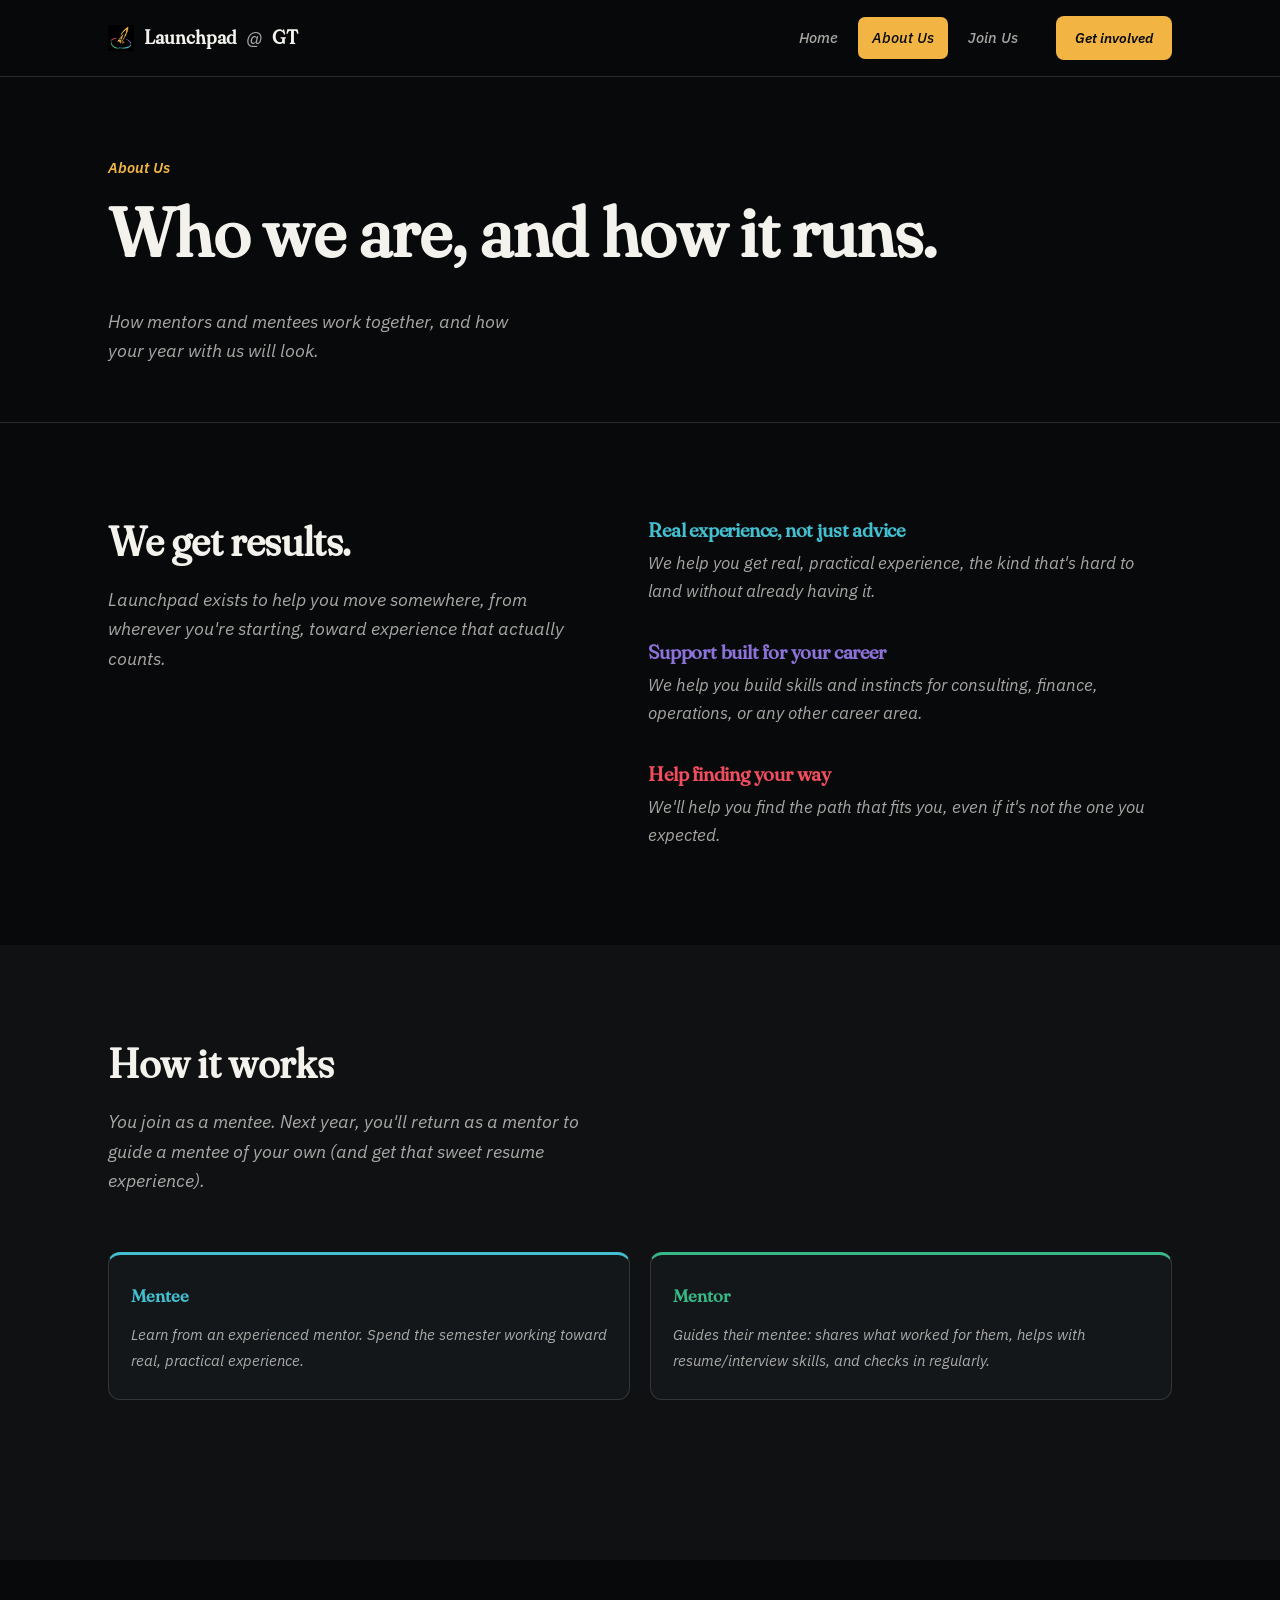
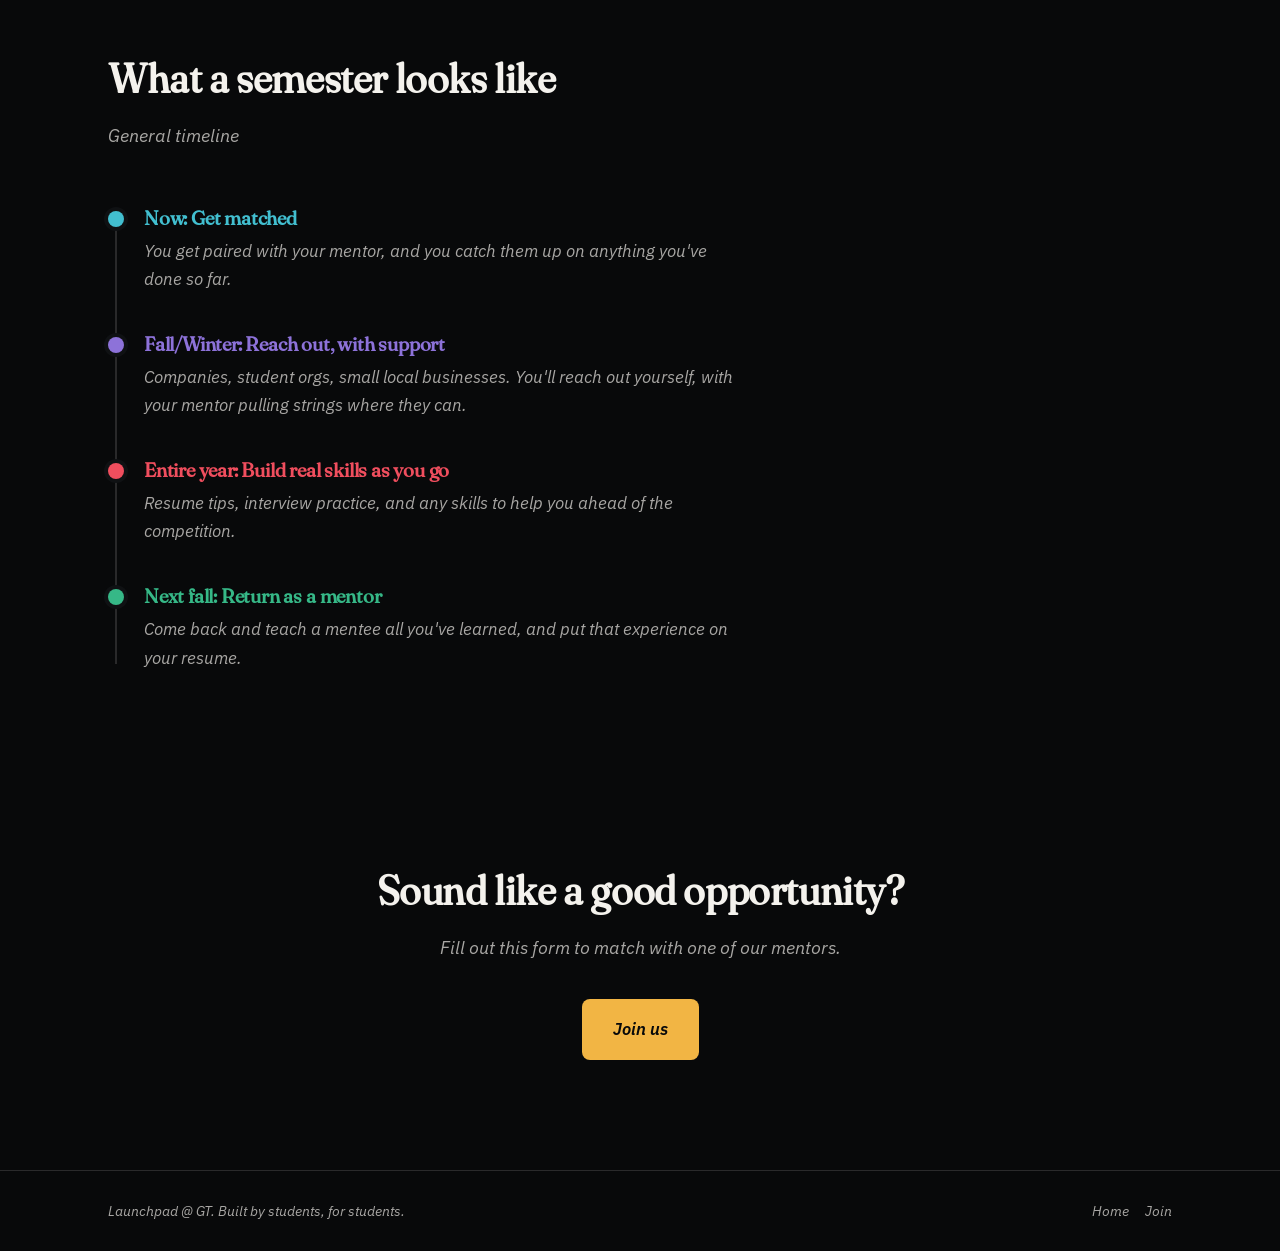
==== about.html @ 6c7d6b3a "Publish Launchpad GT website and assets" ====
<!DOCTYPE html>
<html lang="en">
<head>
<meta charset="UTF-8">
<meta name="viewport" content="width=device-width, initial-scale=1.0">
<title>About Us: Launchpad @ GT</title>
<meta name="description" content="What Launchpad @ GT is, how mentors and mentees work together, and what your semester will look like.">
<link rel="icon" href="Website Logo.png" type="image/png">
<link rel="stylesheet" href="style.css">
</head>
<body>

<div class="skip-link"><a href="#main">Skip to content</a></div>

<header class="site-header">
  <div class="wrap header-inner">
    <a class="brand" href="index.html">
      <img class="brand-mark" src="Website Logo.png" alt="Launchpad @ GT logo">
      Launchpad <span class="brand-at">@</span> GT
    </a>
    <nav class="site-nav" aria-label="Primary">
      <a href="index.html">Home</a>
      <a href="about.html" aria-current="page">About Us</a>
      <a href="join.html">Join Us</a>
    </nav>
    <a class="btn btn-small btn-primary nav-cta" href="join.html">Get involved</a>
    <button class="menu-toggle" id="menuToggle" aria-expanded="false" aria-controls="mobileNav" aria-label="Open menu">
      <span></span><span></span><span></span>
    </button>
  </div>
  <nav class="mobile-nav" id="mobileNav" aria-label="Mobile">
    <a href="index.html">Home</a>
    <a href="about.html" aria-current="page">About Us</a>
    <a href="join.html">Join Us</a>
    <a href="join.html" class="btn btn-primary">Get involved</a>
  </nav>
</header>

<main id="main">

  <section class="page-hero">
    <div class="wrap">
      <p class="eyebrow">About Us</p>
      <h1>Who we are, and how it runs.</h1>
      <p class="lede">
        How mentors and mentees work together, and how <br>
        your year with us will look.
      </p>
    </div>
  </section>

  <!-- WHO WE ARE -->
  <section class="section" id="who">
    <div class="wrap who-grid">
      <div class="who-copy">
        <h2>We get results.</h2>
        <p class="lede">
          Launchpad exists to help you move somewhere, from wherever you're starting, toward
          experience that actually counts.
        </p>
      </div>
      <ul class="who-list">
        <li>
          <div>
            <h3 style="color:#42BFD0">Real experience, not just advice</h3>
            <p>We help you get real, practical experience, the kind that's hard to land without already having it.</p>
          </div>
        </li>
        <li>
          <div>
            <h3 style="color:#8D72D9">Support built for your career</h3>
            <p>We help you build skills and instincts for consulting, finance, operations, or any other career area.</p>
          </div>
        </li>
        <li>
          <div>
            <h3 style="color:#F04E5E">Help finding your way</h3>
            <p>We'll help you find the path that fits you, even if it's not the one you expected.</p>
          </div>
        </li>
      </ul>
    </div>
  </section>

  <!-- PIPELINE / ROLES -->
  <section class="section section-tint" id="pipeline">
    <div class="wrap">
      <div class="section-head">
        <h2>How it works</h2>
        <p class="lede">You join as a mentee. Next year, you'll return as a mentor to guide a mentee of your own (and get that sweet resume experience).</p>
      </div>

      <div class="roles">
        <div class="role-node" style="--accent:#42BFD0">
          <div class="role-badge">Mentee</div>
          <p>Learn from an experienced mentor. Spend the semester working toward real, practical experience.</p>
        </div>
        <div class="role-node" style="--accent:#36B887">
          <div class="role-badge">Mentor</div>
          <p>Guides their mentee: shares what worked for them, helps with resume/interview skills, and checks in regularly.</p>
        </div>
      </div>
    </div>
  </section>

  <!-- TIMELINE -->
  <section class="section" id="timeline">
    <div class="wrap">
      <div class="section-head">
        <h2>What a semester looks like</h2>
        <p class="lede">General timeline</p>
      </div>

      <ol class="timeline">
        <li style="--accent:#42BFD0">
          <span class="timeline-dot"></span>
          <div class="timeline-body">
            <h3>Now: Get matched</h3>
            <p>You get paired with your mentor, and you catch them up on anything you've done so far.</p>
          </div>
        </li>
        <li style="--accent:#8D72D9">
          <span class="timeline-dot"></span>
          <div class="timeline-body">
            <h3>Fall/Winter: Reach out, with support</h3>
            <p>Companies, student orgs, small local businesses. You'll reach out yourself, with your mentor pulling strings where they can.</p>
          </div>
        </li>
        <li style="--accent:#F04E5E">
          <span class="timeline-dot"></span>
          <div class="timeline-body">
            <h3>Entire year: Build real skills as you go</h3>
            <p>Resume tips, interview practice, and any skills to help you ahead of the competition.</p>
          </div>
        </li>
        <li style="--accent:#36B887">
          <span class="timeline-dot"></span>
          <div class="timeline-body">
            <h3>Next fall: Return as a mentor</h3>
            <p>Come back and teach a mentee all you've learned, and put that experience on your resume.</p>
          </div>
        </li>
      </ol>
    </div>
  </section>

  <!-- CTA -->
  <section class="cta-band">
    <div class="wrap cta-band-inner">
      <h2>Sound like a good opportunity?</h2>
      <p class="lede">Fill out this form to match with one of our mentors.</p>
      <div class="cta-actions">
        <a class="btn btn-primary btn-large" href="join.html">Join us</a>
      </div>
    </div>
  </section>

</main>

<footer class="site-footer">
  <div class="wrap footer-inner">
    <span>Launchpad @ GT. Built by students, for students.</span>
    <span class="footer-links">
      <a href="index.html">Home</a>
      <a href="join.html">Join</a>
    </span>
  </div>
</footer>

<script src="script.js"></script>
</body>
</html>
---- style.css ----
/* ---------------------------------------------------------
   Launchpad @ GT fonts
--------------------------------------------------------- */
@font-face{
  font-family: 'Fraunces';
  src: url('Fraunces72pt-Regular.ttf') format('truetype');
  font-weight: 400;
  font-style: normal;
  font-display: swap;
}
@font-face{
  font-family: 'IBM Plex Sans';
  src: url('IBMPlexSans-Italic-VariableFont_wdth_wght.ttf') format('truetype-variations');
  font-weight: 100 700;
  font-style: italic;
  font-display: swap;
}

/* ---------------------------------------------------------
   Tokens
--------------------------------------------------------- */
:root{
  --black: #08090A;
  --panel: #0F1113;
  --panel-2: #14171A;
  --white: #F4F2ED;
  --white-dim: rgba(244,242,237,0.68);
  --white-faint: rgba(244,242,237,0.14);
  --amber: #F2B544;
  --coral: #F04E5E;
  --jade: #36B887;
  --iris: #8D72D9;
  --cyan: #42BFD0;

  --font-display: 'Fraunces', Georgia, serif;
  --font-body: 'IBM Plex Sans', 'Inter', sans-serif;

  --wrap: 1120px;
}

*{ box-sizing: border-box; }
html{ scroll-behavior: smooth; }

body{
  margin:0;
  background: var(--black);
  color: var(--white);
  font-family: var(--font-body);
  font-size: 17px;
  line-height: 1.65;
  -webkit-font-smoothing: antialiased;
}

@media (prefers-reduced-motion: reduce){
  html{ scroll-behavior: auto; }
  *, *::before, *::after{ animation-duration: 0.01ms !important; animation-iteration-count: 1 !important; transition-duration: 0.01ms !important; }
}

h1,h2,h3{
  font-family: var(--font-display);
  font-weight: 600;
  line-height: 1.14;
  margin: 0 0 0.5em;
  letter-spacing: -0.01em;
  color: var(--white);
}
h1{ font-size: clamp(2.6rem, 6vw, 4.3rem); font-weight: 600; }
h2{ font-size: clamp(1.9rem, 3.4vw, 2.5rem); }
h3{ font-size: 1.22rem; font-weight: 600; margin-bottom: 0.4em; }

p{ margin: 0 0 1em; }
.lede{ font-size: 1.12rem; color: var(--white-dim); max-width: 46ch; }

a{ color: inherit; }

.wrap{
  max-width: var(--wrap);
  margin: 0 auto;
  padding: 0 28px;
}

.skip-link a{
  position:absolute; left:-999px; top:auto;
  background: var(--amber); color: var(--black);
  padding: 10px 16px; z-index: 1000; border-radius: 6px;
}
.skip-link a:focus{ left: 16px; top: 16px; }

:focus-visible{
  outline: 2px solid var(--amber);
  outline-offset: 3px;
}

/* ---------------------------------------------------------
   Buttons
--------------------------------------------------------- */
.btn{
  display: inline-flex;
  align-items: center;
  justify-content: center;
  gap: 8px;
  padding: 13px 24px;
  border-radius: 8px;
  font-family: var(--font-body);
  font-weight: 600;
  font-size: 0.98rem;
  text-decoration: none;
  border: 1.5px solid transparent;
  transition: transform 0.15s ease, background 0.15s ease, border-color 0.15s ease;
  cursor: pointer;
  white-space: nowrap;
}
.btn:hover{ transform: translateY(-1px); }
.btn-primary{ background: var(--amber); color: var(--black); }
.btn-primary:hover{ background: #f7c469; }
.btn-ghost{ background: transparent; border-color: var(--white-faint); color: var(--white); }
.btn-ghost:hover{ border-color: var(--white); }
.btn-small{ padding: 9px 18px; font-size: 0.9rem; }
.btn-large{ padding: 16px 30px; font-size: 1.05rem; }
.btn[disabled], .btn.is-disabled{
  opacity: 0.45;
  cursor: not-allowed;
  pointer-events: none;
}

/* ---------------------------------------------------------
   Header / tabs
--------------------------------------------------------- */
.site-header{
  position: sticky;
  top: 0;
  z-index: 100;
  background: rgba(8,9,10,0.86);
  backdrop-filter: blur(10px);
  border-bottom: 1px solid var(--white-faint);
}
.header-inner{
  display: flex;
  align-items: center;
  gap: 24px;
  height: 76px;
}
.brand{
  display: flex;
  align-items: center;
  gap: 10px;
  font-family: var(--font-display);
  font-weight: 600;
  font-size: 1.2rem;
  text-decoration: none;
  color: var(--white);
  margin-right: auto;
}
.brand-mark{ width: 26px; height: 26px; display:block; }
.brand-at{ color: var(--white-dim); font-family: var(--font-body); font-weight: 400; }

.site-nav{
  display: flex;
  gap: 6px;
}
.site-nav a{
  text-decoration: none;
  color: var(--white-dim);
  font-size: 0.96rem;
  font-weight: 500;
  padding: 8px 14px;
  border-radius: 7px;
  transition: color 0.15s ease, background 0.15s ease;
}
.site-nav a:hover{ color: var(--white); background: var(--white-faint); }
.site-nav a[aria-current="page"]{ color: var(--black); background: var(--amber); }

.menu-toggle{
  display: none;
  flex-direction: column;
  justify-content: center;
  gap: 5px;
  width: 40px;
  height: 40px;
  background: none;
  border: none;
  cursor: pointer;
}
.menu-toggle span{
  width: 22px;
  height: 2px;
  background: var(--white);
  display: block;
  transition: transform 0.2s ease, opacity 0.2s ease;
}
.menu-toggle[aria-expanded="true"] span:nth-child(1){ transform: translateY(7px) rotate(45deg); }
.menu-toggle[aria-expanded="true"] span:nth-child(2){ opacity: 0; }
.menu-toggle[aria-expanded="true"] span:nth-child(3){ transform: translateY(-7px) rotate(-45deg); }

.mobile-nav{
  display: none;
  flex-direction: column;
  gap: 2px;
  padding: 8px 28px 22px;
  border-bottom: 1px solid var(--white-faint);
}
.mobile-nav a{
  padding: 12px 0;
  text-decoration: none;
  color: var(--white-dim);
  border-bottom: 1px solid var(--white-faint);
}
.mobile-nav a[aria-current="page"]{ color: var(--amber); }
.mobile-nav a:last-child{ border-bottom: none; margin-top: 10px; text-align:center; color: var(--black); }

@media (max-width: 820px){
  .site-nav, .nav-cta{ display: none; }
  .menu-toggle{ display: flex; }
  .mobile-nav.open{ display: flex; }
}

/* ---------------------------------------------------------
   Hero
--------------------------------------------------------- */
.hero{
  position: relative;
  padding: 120px 0 100px;
  overflow: hidden;
}
.hero-trajectory{
  position: absolute;
  inset: 0;
  pointer-events: none;
}
.hero-trajectory svg{ width: 100%; height: 100%; }
#trajectoryPath{
  stroke-dasharray: 1600;
  stroke-dashoffset: 1600;
  animation: draw 2.4s cubic-bezier(.4,0,.2,1) 0.2s forwards;
  opacity: 0.55;
}
#trajectoryDot{
  offset-path: path("M -40 660 C 220 660, 340 520, 430 420 C 560 270, 700 200, 1000 130 C 1120 100, 1220 70, 1320 40");
  animation: travel 2.4s cubic-bezier(.4,0,.2,1) 0.2s forwards;
  opacity: 0;
}
@keyframes draw{ to{ stroke-dashoffset: 0; } }
@keyframes travel{
  0%{ offset-distance: 0%; opacity: 1; }
  99%{ offset-distance: 100%; opacity: 1; }
  100%{ offset-distance: 100%; opacity: 0; }
}
@media (prefers-reduced-motion: reduce){
  #trajectoryPath{ stroke-dashoffset: 0; animation: none; opacity: 0.35; }
  #trajectoryDot{ display: none; }
}

.hero-inner{ position: relative; z-index: 1; max-width: 760px; }
.eyebrow{
  color: var(--amber);
  font-weight: 600;
  font-size: 0.95rem;
  margin-bottom: 18px;
}
.hero-sub{
  font-size: 1.18rem;
  color: var(--white-dim);
  max-width: 54ch;
  margin-bottom: 34px;
}
.hero-actions{
  display: flex;
  gap: 14px;
  flex-wrap: wrap;
}

/* Smaller page-header hero used on About / Join */
.page-hero{
  padding: 78px 0 56px;
  border-bottom: 1px solid var(--white-faint);
}
.page-hero .eyebrow{ margin-bottom: 14px; }
.page-hero .lede{ max-width: 60ch; margin: 0; }

/* ---------------------------------------------------------
   Sections (generic)
--------------------------------------------------------- */
.section{ padding: 96px 0; }
.section-tint{ background: var(--panel); }
.section-head{ max-width: 640px; margin-bottom: 56px; }

/* ---------------------------------------------------------
   Who we are
--------------------------------------------------------- */
.who-grid{
  display: grid;
  grid-template-columns: 1fr 1.1fr;
  gap: 64px;
  align-items: start;
}
.who-copy{ position: sticky; top: 118px; }
.who-list{
  list-style: none;
  margin: 0;
  padding: 0;
  display: flex;
  flex-direction: column;
  gap: 36px;
}
.who-list li{ display: flex; gap: 20px; align-items: flex-start; }
.who-list p{ color: var(--white-dim); margin: 0; }

@media (max-width: 860px){
  .who-grid{ grid-template-columns: 1fr; gap: 32px; }
  .who-copy{ position: static; }
}

/* ---------------------------------------------------------
   Roles / pipeline
--------------------------------------------------------- */
.roles{
  display: flex;
  align-items: stretch;
  gap: 20px;
  margin-bottom: 64px;
}
.role-node{
  flex: 1;
  background: var(--panel-2);
  border: 1px solid var(--white-faint);
  border-top: 3px solid var(--accent);
  border-radius: 12px;
  padding: 26px 22px;
}
.role-badge{
  display: inline-block;
  font-family: var(--font-display);
  font-weight: 600;
  font-size: 1.12rem;
  color: var(--accent);
  margin-bottom: 12px;
}
.role-node p{ color: var(--white-dim); margin: 0; font-size: 0.96rem; }

@media (max-width: 860px){ .roles{ flex-direction: column; } }

/* ---------------------------------------------------------
   Timeline
--------------------------------------------------------- */
.timeline{
  list-style: none;
  margin: 0;
  padding: 0;
  position: relative;
  max-width: 640px;
}
.timeline::before{
  content: "";
  position: absolute;
  left: 7px;
  top: 8px;
  bottom: 8px;
  width: 2px;
  background: var(--white-faint);
}
.timeline li{ position: relative; padding-left: 36px; padding-bottom: 40px; }
.timeline li:last-child{ padding-bottom: 0; }
.timeline-dot{
  position: absolute;
  left: 0;
  top: 4px;
  width: 16px;
  height: 16px;
  border-radius: 50%;
  background: var(--accent);
  box-shadow: 0 0 0 4px var(--panel);
}
.timeline-body h3{ color: var(--accent); }
.timeline-body p{ color: var(--white-dim); margin: 0; }

/* ---------------------------------------------------------
   Join Us form section
--------------------------------------------------------- */
.form-card{
  background: var(--panel-2);
  border: 1px solid var(--white-faint);
  border-radius: 16px;
  padding: 36px;
  max-width: 760px;
}
.form-card.is-open{ border-top: 3px solid var(--amber); }
.form-status{
  display: inline-flex;
  align-items: center;
  gap: 8px;
  font-size: 0.85rem;
  font-weight: 600;
  padding: 5px 12px;
  border-radius: 20px;
  margin-bottom: 16px;
}
.form-status.open{ background: rgba(242,181,68,0.15); color: var(--amber); }
.form-status .dot{ width: 7px; height: 7px; border-radius: 50%; background: currentColor; }

.form-embed-wrap{
  margin-top: 24px;
  border-radius: 10px;
  overflow: hidden;
  border: 1px solid var(--white-faint);
  background: var(--white);
}
.form-embed-wrap iframe{
  width: 100%;
  height: 900px;
  border: 0;
  display: block;
}
.form-fallback{
  font-size: 0.9rem;
  color: var(--white-dim);
  margin-top: 14px;
}

.join-sections{
  display: flex;
  flex-direction: column;
  gap: 40px;
}

/* ---------------------------------------------------------
   Generic CTA band
--------------------------------------------------------- */
.cta-band{
  text-align: center;
  padding: 100px 0 110px;
}
.cta-band-inner{ max-width: 600px; margin: 0 auto; }
.cta-band .lede{ margin: 0 auto 36px; }
.cta-actions{
  display: flex;
  gap: 16px;
  justify-content: center;
  flex-wrap: wrap;
}

/* ---------------------------------------------------------
   Footer
--------------------------------------------------------- */
.site-footer{
  border-top: 1px solid var(--white-faint);
  padding: 28px 0;
}
.footer-inner{
  display: flex;
  justify-content: space-between;
  flex-wrap: wrap;
  gap: 10px;
  color: var(--white-dim);
  font-size: 0.9rem;
}
.footer-links{ display: flex; gap: 16px; }
.footer-links a{ text-decoration: none; color: var(--white-dim); }
.footer-links a:hover{ color: var(--white); }
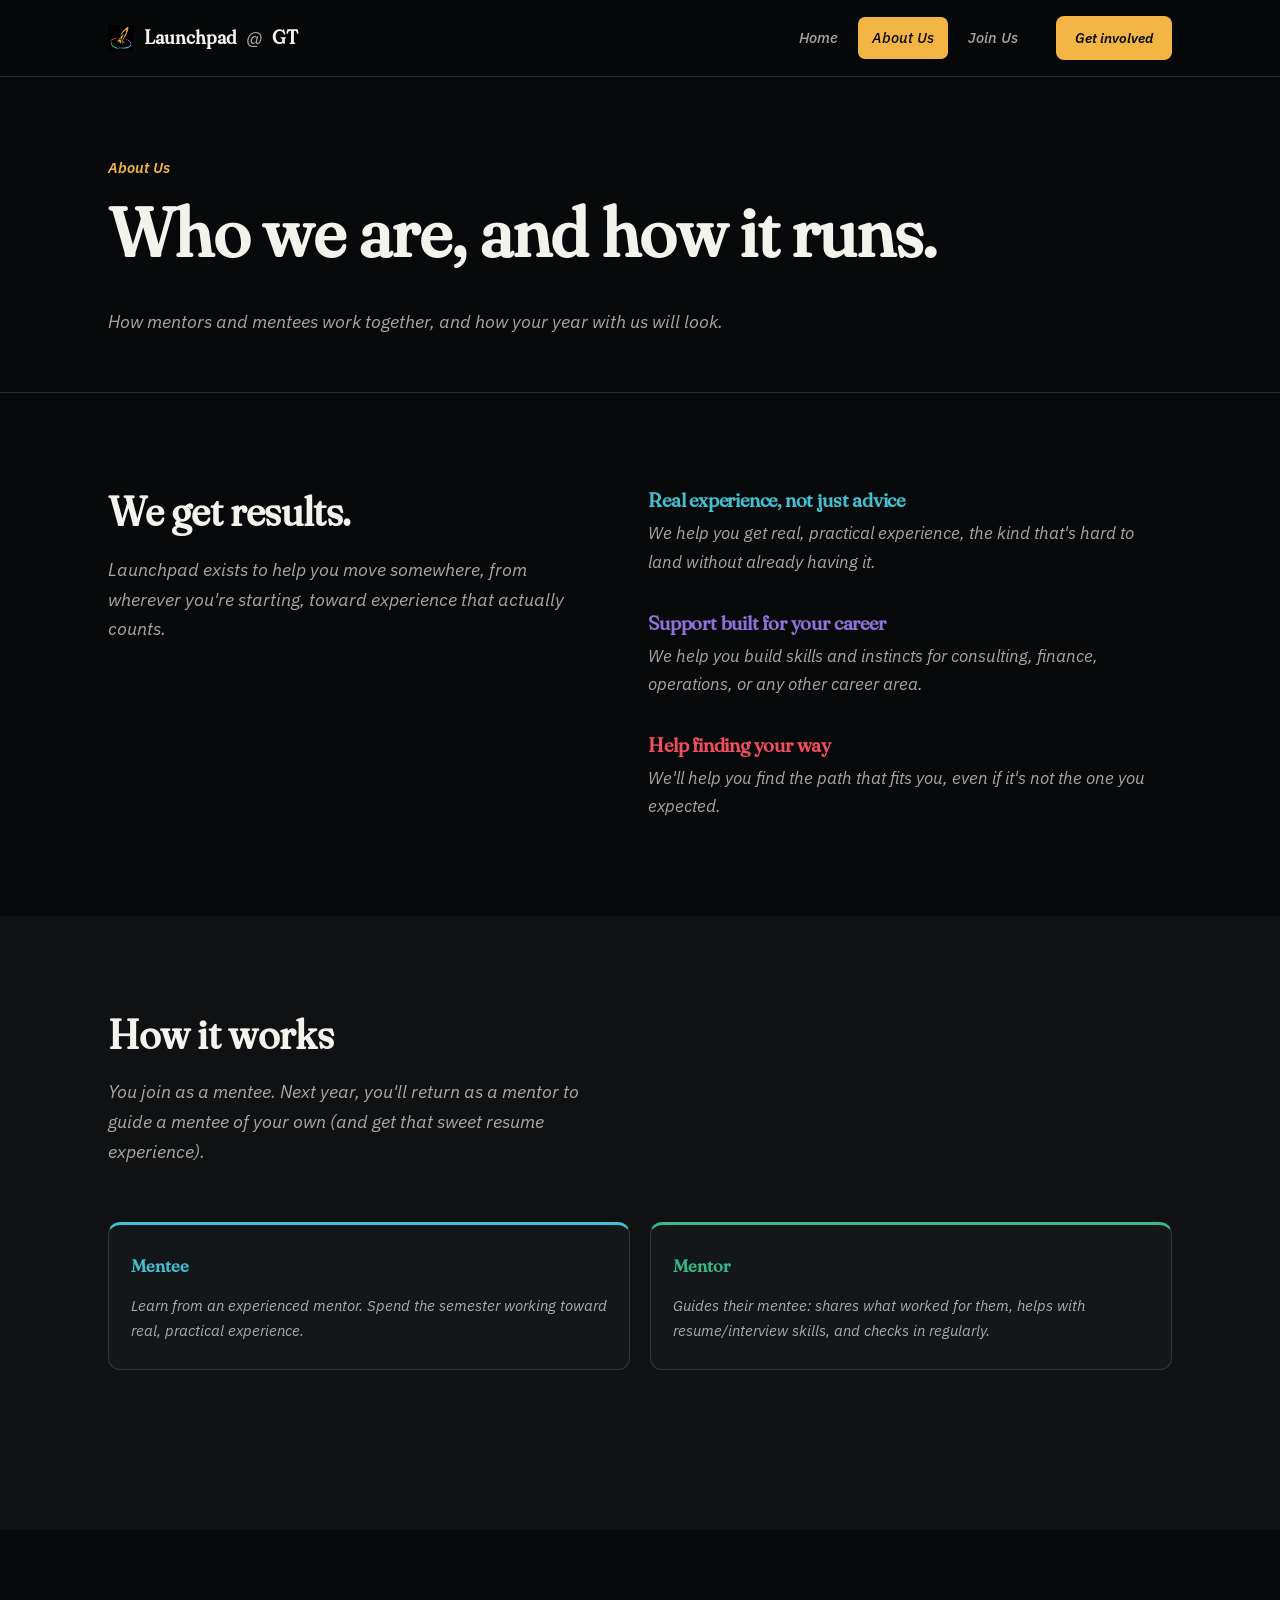
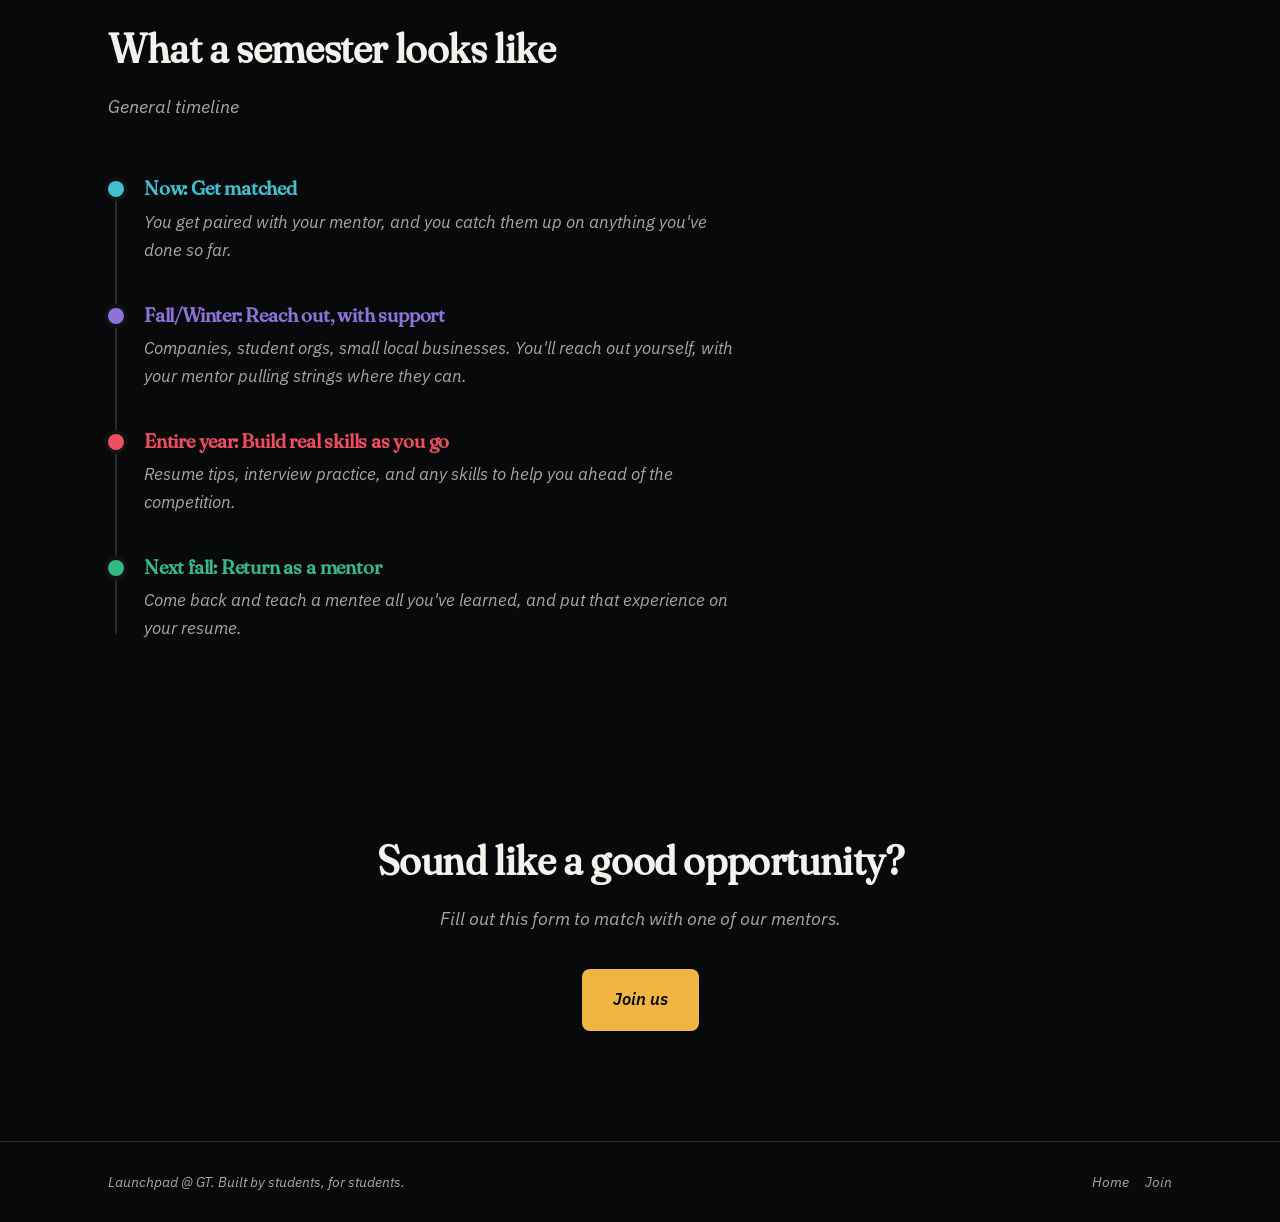
==== commit d5c1a0d1: "Update website from October 8 files and fix missing asset references" ====
--- a/about.html
+++ b/about.html
@@ -43,7 +43,7 @@
       <p class="eyebrow">About Us</p>
       <h1>Who we are, and how it runs.</h1>
       <p class="lede">
-        How mentors and mentees work together, and how <br>
+        How mentors and mentees work together, and how
         your year with us will look.
       </p>
     </div>
--- a/style.css
+++ b/style.css
@@ -8,6 +8,8 @@
   font-style: normal;
   font-display: swap;
 }
+
+
 @font-face{
   font-family: 'IBM Plex Sans';
   src: url('IBMPlexSans-Italic-VariableFont_wdth_wght.ttf') format('truetype-variations');
